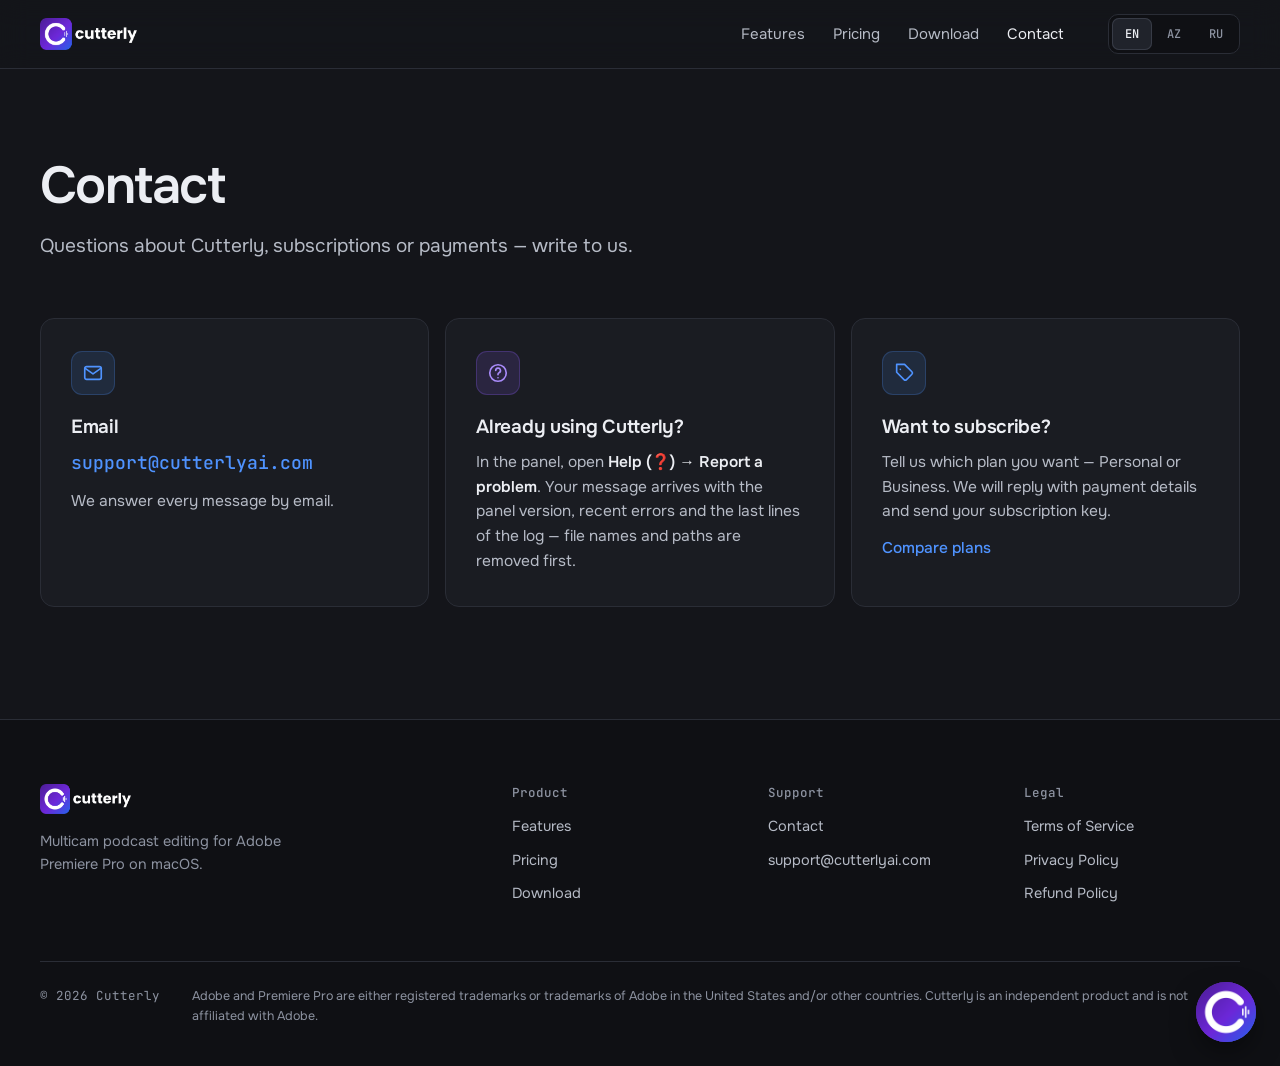
==== contact/index.html @ f30da754 "Chat widget from Claude Design: sales assistant in the bottom-right corner Asks api.cutterlyai.com/s" ====
<!doctype html>
<html lang="en">
<head>
<meta charset="utf-8">
<meta name="viewport" content="width=device-width, initial-scale=1">
<title data-i18n="ct.title">Contact — Cutterly</title>
<meta name="description" data-i18n-attr="content:ct.desc" content="Write to Cutterly about the panel, subscriptions or payments.">
<meta name="theme-color" content="#14151a">
<link rel="canonical" href="https://cutterlyai.com/contact/">
<link rel="icon" href="../favicon-32.png" type="image/png" sizes="32x32">
<link rel="apple-touch-icon" href="../apple-touch-icon.png">
<link rel="stylesheet" href="../assets/style.css">
<link rel="stylesheet" href="../assets/chat.css">
<script>document.documentElement.classList.add("js-i18n");setTimeout(function(){document.documentElement.classList.add("i18n-ready")},1200);</script>
</head>
<body class="site">

<header class="site-header">
  <div class="wrap header-row">
    <a class="brand" href="../">
      <img src="../assets/brand/cutterly-logo.png" alt="Cutterly" width="99" height="32">
    </a>
    <nav class="nav" aria-label="Main">
      <a href="../#features" data-i18n="nav.features">Features</a>
      <a href="../#pricing" data-i18n="nav.pricing">Pricing</a>
      <a href="../download/" data-i18n="nav.download">Download</a>
      <a href="./" aria-current="page" data-i18n="nav.contact">Contact</a>
    </nav>
    <div class="lang" role="group" aria-label="Language">
      <button type="button" data-lang="en" aria-pressed="true">EN</button>
      <button type="button" data-lang="az" aria-pressed="false">AZ</button>
      <button type="button" data-lang="ru" aria-pressed="false">RU</button>
    </div>
  </div>
</header>

<main>
  <section class="page-hero">
    <div class="wrap">
      <h1 data-i18n="ct.h1">Contact</h1>
      <p class="lead" data-i18n="ct.lead">Questions about Cutterly, subscriptions or payments — write to us.</p>
    </div>
  </section>

  <section class="page">
    <div class="wrap contact-grid">
      <article class="card">
        <div class="icon"><svg viewBox="0 0 24 24" fill="none" stroke="currentColor" stroke-width="1.8" stroke-linecap="round" stroke-linejoin="round" aria-hidden="true"><rect x="3" y="5" width="18" height="14" rx="2"/><path d="M3.5 7l8.5 6 8.5-6"/></svg></div>
        <h3 data-i18n="ct.email.h">Email</h3>
        <p><a class="email-big" data-site-href="mailto" href="#"><span data-site="supportEmail">support@cutterlyai.com</span></a></p>
        <p data-i18n="ct.email.p">We answer every message by email.</p>
      </article>
      <article class="card">
        <div class="icon violet"><svg viewBox="0 0 24 24" fill="none" stroke="currentColor" stroke-width="1.8" stroke-linecap="round" stroke-linejoin="round" aria-hidden="true"><circle cx="12" cy="12" r="9"/><path d="M9.5 9.3a2.6 2.6 0 1 1 3.6 2.4c-.7.3-1.1.9-1.1 1.6v.6"/><path d="M12 17.2h.01"/></svg></div>
        <h3 data-i18n="ct.panel.h">Already using Cutterly?</h3>
        <p data-i18n="ct.panel.p">In the panel, open <b>Help (❓) → Report a problem</b>. Your message arrives with the panel version, recent errors and the last lines of the log — file names and paths are removed first.</p>
      </article>
      <article class="card">
        <div class="icon"><svg viewBox="0 0 24 24" fill="none" stroke="currentColor" stroke-width="1.8" stroke-linecap="round" stroke-linejoin="round" aria-hidden="true"><path d="M20.6 10.6l-8-8H4v8.6l8 8a2 2 0 0 0 2.8 0l5.8-5.8a2 2 0 0 0 0-2.8z"/><path d="M8 8h.01"/></svg></div>
        <h3 data-i18n="ct.sub.h">Want to subscribe?</h3>
        <p data-i18n="ct.sub.p">Tell us which plan you want — Personal or Business. We will reply with payment details and send your subscription key.</p>
        <p><a href="../#pricing" data-i18n="ct.sub.link">Compare plans</a></p>
      </article>
    </div>
  </section>
</main>

<footer class="site-footer">
  <div class="wrap">
    <div class="foot-grid">
      <div>
        <a class="brand" href="../"><img src="../assets/brand/cutterly-logo.png" alt="Cutterly" width="99" height="32"></a>
        <p data-i18n="foot.tagline">Multicam podcast editing for Adobe Premiere Pro on macOS.</p>
      </div>
      <div>
        <p class="foot-title" data-i18n="foot.product">Product</p>
        <a href="../#features" data-i18n="nav.features">Features</a>
        <a href="../#pricing" data-i18n="nav.pricing">Pricing</a>
        <a href="../download/" data-i18n="nav.download">Download</a>
      </div>
      <div>
        <p class="foot-title" data-i18n="foot.support">Support</p>
        <a href="./" data-i18n="nav.contact">Contact</a>
        <a data-site-href="mailto" href="./"><span data-site="supportEmail">support@cutterlyai.com</span></a>
      </div>
      <div>
        <p class="foot-title" data-i18n="foot.legal">Legal</p>
        <a href="../terms/" data-i18n="foot.terms">Terms of Service</a>
        <a href="../privacy/" data-i18n="foot.privacy">Privacy Policy</a>
        <a href="../refund/" data-i18n="foot.refund">Refund Policy</a>
      </div>
    </div>
    <div class="foot-bottom">
      <span>© 2026 Cutterly</span>
      <span data-i18n="foot.adobe">Adobe and Premiere Pro are either registered trademarks or trademarks of Adobe in the United States and/or other countries. Cutterly is an independent product and is not affiliated with Adobe.</span>
    </div>
  </div>
</footer>

<script src="../assets/config.js?v=1.0.8"></script>
<script src="../assets/i18n.js?v=1.0.8"></script>
<script src="../assets/site.js?v=1.0.8"></script>
<script src="../assets/chat.js?v=1.0.8"></script>
</body>
</html>
---- assets/style.css ----
/* ==========================================================================
   Cutterly — cutterlyai.com
   One stylesheet, no build. Layout responds to the width of .site
   (container queries), so the same rules work on the live page and in
   fixed-width design frames.
     ≤ 1040px  tablet: hero stacks, grids go to 2 columns
     ≤  680px  phone: single column, nav moves to its own scrolling row
   Marker colours (red / green / orange) carry product meaning — use them
   only for "to delete / kept take / doubtful". Everything else is blue/violet.
   Never use text-transform: uppercase (Azerbaijani İ/ı).
   ========================================================================== */

/* ---------- Fonts (self-hosted, OFL) ---------- */
@font-face { font-family: "Onest"; font-style: normal; font-weight: 100 900; font-display: swap;
  src: url("fonts/onest-latin.woff2") format("woff2");
  unicode-range: U+0000-00FF, U+0131, U+0152-0153, U+02BB-02BC, U+02C6, U+02DA, U+02DC, U+0304, U+0308, U+0329, U+2000-206F, U+20AC, U+2122, U+2191, U+2193, U+2212, U+2215, U+FEFF, U+FFFD; }
@font-face { font-family: "Onest"; font-style: normal; font-weight: 100 900; font-display: swap;
  src: url("fonts/onest-latin-ext.woff2") format("woff2");
  unicode-range: U+0100-02BA, U+02BD-02C5, U+02C7-02CC, U+02CE-02D7, U+02DD-02FF, U+0304, U+0308, U+0329, U+1D00-1DBF, U+1E00-1E9F, U+1EF2-1EFF, U+2020, U+20A0-20AB, U+20AD-20C0, U+2113, U+2C60-2C7F, U+A720-A7FF; }
@font-face { font-family: "Onest"; font-style: normal; font-weight: 100 900; font-display: swap;
  src: url("fonts/onest-cyrillic.woff2") format("woff2");
  unicode-range: U+0301, U+0400-045F, U+0490-0491, U+04B0-04B1, U+2116; }
@font-face { font-family: "JetBrains Mono"; font-style: normal; font-weight: 100 800; font-display: swap;
  src: url("fonts/jetbrains-mono-latin.woff2") format("woff2");
  unicode-range: U+0000-00FF, U+0131, U+0152-0153, U+02BB-02BC, U+02C6, U+02DA, U+02DC, U+0304, U+0308, U+0329, U+2000-206F, U+20AC, U+2122, U+2191, U+2193, U+2212, U+2215, U+FEFF, U+FFFD; }
@font-face { font-family: "JetBrains Mono"; font-style: normal; font-weight: 100 800; font-display: swap;
  src: url("fonts/jetbrains-mono-latin-ext.woff2") format("woff2");
  unicode-range: U+0100-02BA, U+02BD-02C5, U+02C7-02CC, U+02CE-02D7, U+02DD-02FF, U+0304, U+0308, U+0329, U+1D00-1DBF, U+1E00-1E9F, U+1EF2-1EFF, U+2020, U+20A0-20AB, U+20AD-20C0, U+2113, U+2C60-2C7F, U+A720-A7FF; }
@font-face { font-family: "JetBrains Mono"; font-style: normal; font-weight: 100 800; font-display: swap;
  src: url("fonts/jetbrains-mono-cyrillic.woff2") format("woff2");
  unicode-range: U+0301, U+0400-045F, U+0490-0491, U+04B0-04B1, U+2116; }

/* ---------- Tokens ---------- */
:root {
  --bg: #14151a;          /* panel background */
  --bg-deep: #0f1014;     /* timeline, code */
  --surface: #1a1c22;
  --surface-2: #20232b;
  --line: #2a2d36;
  --line-2: #373b46;
  --text: #eceef3;
  --text-2: #b6bbc6;
  --muted: #8d93a1;

  --blue: #4f93ff;
  --blue-ink: #0a1122;    /* text on blue fills */
  --blue-soft: rgba(79, 147, 255, .12);
  --violet: #8b5cf6;
  --violet-text: #a98bfa;
  --violet-soft: rgba(139, 92, 246, .14);
  --slate: #5b6475;

  /* marker colours — product meaning only */
  --red: #f87171;
  --green: #34d399;
  --orange: #fbbf24;

  --font: "Onest", -apple-system, BlinkMacSystemFont, "Segoe UI", "Helvetica Neue", sans-serif;
  --mono: "JetBrains Mono", ui-monospace, "SF Mono", Menlo, monospace;

  --wrap: 1200px;
  --gutter: 40px;
  --radius: 14px;
  --radius-sm: 10px;
  --section: 112px;
}

/* ---------- Base ---------- */
*, *::before, *::after { box-sizing: border-box; }
html { -webkit-text-size-adjust: 100%; scroll-padding-top: 88px; }
body {
  margin: 0;
  background: var(--bg);
  color: var(--text);
  font-family: var(--font);
  font-size: 16px;
  line-height: 1.6;
  -webkit-font-smoothing: antialiased;
  -moz-osx-font-smoothing: grayscale;
  text-rendering: optimizeLegibility;
  overflow-wrap: break-word;
}
.site { container: site / inline-size; min-width: 0; background: var(--bg); color: var(--text); font-family: var(--font); }
img, svg { display: block; max-width: 100%; }
a { color: var(--blue); text-decoration: none; }
a:hover { text-decoration: underline; text-underline-offset: 3px; }
b, strong { font-weight: 600; color: var(--text); }
h1, h2, h3 { margin: 0; font-weight: 600; letter-spacing: -.02em; line-height: 1.12; text-wrap: balance; }
p { margin: 0; }
::selection { background: rgba(79, 147, 255, .35); }
:focus-visible { outline: 2px solid var(--blue); outline-offset: 3px; border-radius: 6px; }

/* Hide English until the chosen language is applied (no flash). */
.js-i18n:not(.i18n-ready) [data-i18n] { visibility: hidden; }

.wrap { width: 100%; max-width: calc(var(--wrap) + 2 * var(--gutter)); margin: 0 auto; padding: 0 var(--gutter); }
.muted { color: var(--muted); }

/* ---------- Header ---------- */
.site-header {
  position: sticky; top: 0; z-index: 20;
  background: rgba(20, 21, 26, .86);
  backdrop-filter: saturate(140%) blur(14px);
  -webkit-backdrop-filter: saturate(140%) blur(14px);
  border-bottom: 1px solid var(--line);
}
.header-row { display: flex; align-items: center; gap: 32px; min-height: 68px; }
.brand { display: inline-flex; align-items: center; flex: none; border-radius: 8px; }
.brand:hover { text-decoration: none; opacity: .9; }
.brand img { height: 32px; width: auto; }
.nav { display: flex; gap: 4px; margin-left: auto; min-width: 0; }
.nav a { color: var(--text-2); font-size: 15px; padding: 8px 12px; border-radius: 8px; white-space: nowrap; }
.nav a:hover { color: var(--text); background: var(--surface-2); text-decoration: none; }
.nav a[aria-current="page"] { color: var(--text); }
.lang { display: flex; padding: 3px; gap: 2px; border: 1px solid var(--line); border-radius: 10px; background: var(--bg-deep); flex: none; }
.lang button {
  font: 500 12px/1 var(--mono); letter-spacing: .02em;
  color: var(--muted); background: none; border: 0; border-radius: 7px;
  min-width: 40px; min-height: 32px; padding: 0 8px; cursor: pointer;
}
.lang button:hover { color: var(--text); }
.lang button[aria-pressed="true"] { background: var(--surface-2); color: var(--text); box-shadow: inset 0 0 0 1px var(--line-2); }

/* ---------- Buttons ---------- */
.actions { display: flex; flex-wrap: wrap; gap: 12px; }
.btn {
  display: inline-flex; align-items: center; justify-content: center; gap: 10px;
  min-height: 46px; padding: 11px 20px; border-radius: 10px;
  font: 600 15px/1.25 var(--font); letter-spacing: -.005em; text-align: center;
  border: 1px solid transparent; cursor: pointer; max-width: 100%;
  transition: background-color .15s, border-color .15s, color .15s;
}
.btn:hover { text-decoration: none; }
.btn svg { width: 18px; height: 18px; flex: none; }
.btn-lg { min-height: 52px; padding: 13px 24px; font-size: 16px; }
.btn-primary { background: var(--blue); color: var(--blue-ink); }
.btn-primary:hover { background: #6aa4ff; }
.btn-secondary { background: transparent; color: var(--text); border-color: var(--line-2); }
.btn-secondary:hover { background: var(--surface-2); border-color: #454a57; }

/* ---------- Shared bits ---------- */
.eyebrow {
  display: inline-flex; align-items: center; gap: 10px;
  font: 500 13px/1.4 var(--mono); color: var(--text-2); letter-spacing: 0;
  padding: 6px 12px 6px 10px; border: 1px solid var(--line); border-radius: 999px; background: var(--surface);
}
.eyebrow::before { content: ""; width: 7px; height: 7px; border-radius: 2px; background: var(--blue); box-shadow: 10px 0 0 var(--violet); margin-right: 10px; flex: none; }
.lead { font-size: 19px; line-height: 1.6; color: var(--text-2); }
.card { background: var(--surface); border: 1px solid var(--line); border-radius: var(--radius); padding: 28px; min-width: 0; }
.card h3 { font-size: 19px; letter-spacing: -.015em; margin-bottom: 10px; }
.card p { color: var(--text-2); font-size: 15.5px; line-height: 1.6; }
.icon {
  width: 44px; height: 44px; border-radius: 11px; display: grid; place-items: center; margin-bottom: 22px;
  color: var(--blue); background: var(--blue-soft); box-shadow: inset 0 0 0 1px rgba(79, 147, 255, .22);
}
.icon svg { width: 22px; height: 22px; }
.icon.violet { color: var(--violet-text); background: var(--violet-soft); box-shadow: inset 0 0 0 1px rgba(139, 92, 246, .26); }

/* Timeline ruler: the thin tick strip that opens every section. */
.section { padding: calc(var(--section) * .75) 0 0; position: relative; }
.section::before {
  content: ""; display: block; height: 10px; max-width: calc(var(--wrap)); margin: 0 auto calc(var(--section) * .7);
  width: calc(100% - 2 * var(--gutter));
  background:
    repeating-linear-gradient(90deg, var(--line-2) 0 1px, transparent 1px 100px) top left / 100% 10px no-repeat,
    repeating-linear-gradient(90deg, var(--line) 0 1px, transparent 1px 10px) bottom left / 100% 5px no-repeat;
}
.section-head { max-width: 720px; margin-bottom: 48px; }
.section-head h2 { font-size: 44px; }
.section-head p { margin-top: 16px; font-size: 18px; color: var(--text-2); }

/* ---------- Hero ---------- */
.hero { padding: 88px 0 16px; overflow: hidden; }
.hero-grid { display: grid; grid-template-columns: minmax(0, 5fr) minmax(0, 7fr); gap: 56px; align-items: center; }
.hero h1 { font-size: 58px; line-height: 1.04; letter-spacing: -.035em; margin: 24px 0 24px; }
.hero .lead { max-width: 560px; }
.hero .actions { margin-top: 36px; }
.meta-line { margin-top: 28px; font: 400 13px/1.6 var(--mono); color: var(--muted); }

.hero-visual {
  margin: 0; border-radius: 16px; overflow: hidden;
  background: var(--bg-deep); border: 1px solid var(--line-2);
  box-shadow: 0 40px 80px -30px rgba(0, 0, 0, .7), 0 0 0 1px rgba(255, 255, 255, .02) inset;
}
.tl-top { display: flex; align-items: stretch; gap: 0; border-bottom: 1px solid var(--line); background: var(--surface); font: 500 12px/1 var(--mono); }
.tl-top span { padding: 13px 16px; color: var(--muted); border-right: 1px solid var(--line); white-space: nowrap; }
.tl-top .is-active { color: var(--text); background: var(--bg-deep); box-shadow: inset 0 2px 0 var(--blue); }
.hero-visual svg { width: 100%; height: auto; }
.legend { display: flex; flex-wrap: wrap; gap: 10px 22px; padding: 14px 18px; border-top: 1px solid var(--line); background: var(--surface); font-size: 13px; color: var(--text-2); }
.legend > span { display: inline-flex; align-items: center; gap: 8px; }
.legend i { width: 18px; height: 6px; border-radius: 2px; flex: none; }

/* timeline drawing (hero SVG) */
.tl-bg { fill: var(--bg-deep); }
.tl-tick { stroke: #3a3f4b; stroke-width: 1; fill: none; }
.tl-time { fill: #6f7686; font: 500 8.5px var(--mono); }
.tl-row { fill: #16181e; }
.tl-label { fill: #7c8394; font: 600 9px var(--mono); }
.tl-label-icon { fill: none; stroke: #7c8394; stroke-width: 1.2; stroke-linecap: round; }
.tl-s1 { fill: var(--blue); opacity: .55; }
.tl-s2 { fill: var(--violet); opacity: .6; }
.tl-sw { fill: var(--slate); opacity: .8; }
.tl-v1 { fill: #3b73d1; stroke: #6aa4ff; stroke-width: 1; }
.tl-v2 { fill: #6a45c4; stroke: #a07cfb; stroke-width: 1; }
.tl-v3 { fill: #3c4352; stroke: #6b7486; stroke-width: 1; }
.tl-a1 { stroke: #78a9ff; stroke-width: 1.6; stroke-linecap: round; fill: none; }
.tl-a2 { stroke: #ae95fb; stroke-width: 1.6; stroke-linecap: round; fill: none; }
.tl-quiet { stroke: #3a3f4b; stroke-width: 1.6; stroke-linecap: round; fill: none; }
.tl-cut { stroke: none; }
.tl-hatch-bg { fill: rgba(248, 113, 113, .10); }
.tl-hatch-line { stroke: rgba(248, 113, 113, .45); stroke-width: 1.5; }
.tl-cut-edge { stroke: var(--red); stroke-width: 1.4; fill: none; }
.tl-m-red { fill: var(--red); }
.tl-m-green { fill: var(--green); }
.tl-m-orange { fill: var(--orange); }
.tl-head-line { stroke: #e9ecf2; stroke-width: 1.2; fill: none; }
.tl-head-cap { fill: #e9ecf2; }
.tl-head { animation: tl-play 18s linear infinite; }
@keyframes tl-play { from { transform: translateX(-324px); } to { transform: translateX(256px); } }
@media (prefers-reduced-motion: reduce) { .tl-head { animation: none; } }

/* ---------- Features ---------- */
.grid { display: grid; grid-template-columns: repeat(3, minmax(0, 1fr)); gap: 16px; }
.grid .card { padding: 30px 28px 32px; }

/* ---------- "Nothing is cut behind your back" ---------- */
.split { display: grid; grid-template-columns: minmax(0, 5fr) minmax(0, 7fr); gap: 64px; align-items: start; }
.split .section-head h2 { font-size: 44px; }
.checks { list-style: none; margin: 0; padding: 0; border: 1px solid var(--line); border-radius: var(--radius); background: var(--surface); }
.checks li { display: grid; grid-template-columns: 44px minmax(0, 1fr); gap: 18px; align-items: start; padding: 24px 26px; font-size: 16px; color: var(--text-2); line-height: 1.6; }
.checks li + li { border-top: 1px solid var(--line); }
.dot { width: 44px; height: 30px; border-radius: 8px; background: var(--bg-deep); border: 1px solid var(--line); position: relative; margin-top: -2px; }
.dot::before { content: ""; position: absolute; left: 9px; right: 9px; top: 50%; height: 6px; margin-top: -3px; border-radius: 2px; }
.dot.blue::before { background: var(--blue); }
.dot.violet::before { background: var(--violet); }
/* the marker row shows all three product markers */
.dot.markers::before { left: 7px; right: 7px; background: linear-gradient(90deg, var(--red) 0 30%, transparent 30% 35%, var(--green) 35% 65%, transparent 65% 70%, var(--orange) 70%); }
/* review mode: cut and coloured, nothing deleted yet */
.dot.review::before { left: 9px; right: 9px; background: repeating-linear-gradient(90deg, var(--text-2) 0 3px, transparent 3px 6px); height: 6px; opacity: .8; }

/* ---------- Steps ---------- */
.steps { list-style: none; margin: 0; padding: 0; display: grid; grid-template-columns: repeat(3, minmax(0, 1fr)); gap: 16px; counter-reset: step; }
.steps li { counter-increment: step; position: relative; padding-top: 76px; }
.steps li::before {
  content: "0" counter(step); position: absolute; top: 28px; left: 28px;
  font: 500 13px/1 var(--mono); color: var(--blue); padding: 6px 8px; border-radius: 6px; background: var(--blue-soft);
}
.steps li::after { content: ""; position: absolute; top: 40px; left: 76px; right: 28px; height: 1px; background: repeating-linear-gradient(90deg, var(--line-2) 0 4px, transparent 4px 8px); }
.steps h3 { font-size: 21px; }
.steps li:nth-child(n+2) h3 { font-family: var(--mono); font-weight: 500; font-size: 17px; letter-spacing: -.01em; display: inline-block; padding: 7px 12px; border-radius: 8px; background: var(--surface-2); border: 1px solid var(--line-2); margin-bottom: 14px; }

/* ---------- Privacy band ---------- */
.band {
  display: grid; grid-template-columns: 56px minmax(0, 1fr); gap: 28px; align-items: start;
  padding: 40px 44px; border-radius: 18px; border: 1px solid rgba(79, 147, 255, .22);
  background: linear-gradient(180deg, rgba(79, 147, 255, .07), rgba(79, 147, 255, .02)), var(--surface);
}
.band .icon { width: 56px; height: 56px; margin: 0; border-radius: 14px; }
.band .icon svg { width: 28px; height: 28px; }
.band h2 { font-size: 30px; margin-bottom: 12px; }
.band p { color: var(--text-2); font-size: 17px; max-width: 820px; }
.band a { display: inline-block; margin-top: 16px; font-weight: 500; }

/* ---------- Pricing ---------- */
.plans { display: grid; grid-template-columns: repeat(2, minmax(0, 1fr)); gap: 16px; }
.plan { display: flex; flex-direction: column; padding: 32px; }
.plan .plan-name { font: 500 14px/1 var(--mono); color: var(--text-2); display: inline-flex; align-items: center; gap: 10px; }
.plan-name::before { content: ""; width: 8px; height: 8px; border-radius: 2px; background: var(--blue); }
.plan + .plan .plan-name::before { background: var(--violet); }
.plan .price { color: var(--text); margin-top: 22px; display: flex; align-items: baseline; flex-wrap: wrap; gap: 4px 10px; font-size: 60px; font-weight: 600; letter-spacing: -.04em; line-height: 1; font-variant-numeric: tabular-nums; }
.plan .price small { font-size: 16px; font-weight: 400; letter-spacing: 0; color: var(--muted); }
.plan .plan-hours { margin-top: 16px; font-size: 16px; color: var(--text-2); }
.plan-hours b { font-variant-numeric: tabular-nums; }
.plan-facts { list-style: none; margin: 24px 0 28px; padding: 0; border-top: 1px solid var(--line); }
.plan-facts li { display: flex; justify-content: space-between; gap: 16px; padding: 13px 0; border-bottom: 1px solid var(--line); font-size: 15px; color: var(--text-2); }
.plan-facts b { font: 500 14px/1.6 var(--mono); white-space: nowrap; }
.plan .btn { margin-top: auto; width: 100%; }
.notes { list-style: none; margin: 32px 0 0; padding: 0; display: grid; grid-template-columns: repeat(2, minmax(0, 1fr)); gap: 12px 48px; }
.notes li { position: relative; padding-left: 20px; font-size: 14.5px; color: var(--muted); line-height: 1.6; }
.notes li::before { content: ""; position: absolute; left: 0; top: .72em; width: 8px; height: 1px; background: var(--line-2); }

/* ---------- Requirements + FAQ ---------- */
.two { display: grid; grid-template-columns: minmax(0, 5fr) minmax(0, 7fr); gap: 64px; align-items: start; }
.two h2 { font-size: 32px; margin-bottom: 24px; }
.req { list-style: none; margin: 0; padding: 0; display: grid; gap: 10px; }
.req li { display: flex; gap: 14px; align-items: flex-start; padding: 16px 18px; border-radius: var(--radius-sm); background: var(--surface); border: 1px solid var(--line); font-size: 15.5px; color: var(--text-2); }
.req svg { width: 20px; height: 20px; color: var(--blue); flex: none; margin-top: 2px; }
.faq details { border-bottom: 1px solid var(--line); }
.faq details:first-of-type { border-top: 1px solid var(--line); }
.faq summary { list-style: none; cursor: pointer; display: flex; justify-content: space-between; align-items: center; gap: 20px; padding: 20px 2px; font-size: 17px; font-weight: 500; }
.faq summary::-webkit-details-marker { display: none; }
.faq summary::after { content: "+"; font: 400 20px/1 var(--mono); color: var(--muted); flex: none; width: 28px; height: 28px; display: grid; place-items: center; border-radius: 8px; border: 1px solid var(--line); }
.faq details[open] summary::after { content: "–"; color: var(--blue); border-color: rgba(79, 147, 255, .35); }
.faq details p { padding: 0 48px 22px 2px; color: var(--text-2); font-size: 15.5px; }

/* ---------- Final call ---------- */
.cta { padding-bottom: var(--section); text-align: center; }
.cta .wrap > * { max-width: 760px; margin-left: auto; margin-right: auto; }
.cta h2 { font-size: 48px; }
.cta p { margin-top: 16px; font-size: 18px; color: var(--text-2); }
.cta .actions { justify-content: center; margin-top: 32px; }

/* ---------- Footer ---------- */
.site-footer { border-top: 1px solid var(--line); background: var(--bg-deep); padding: 64px 0 40px; font-size: 14.5px; }
.foot-grid { display: grid; grid-template-columns: minmax(0, 2fr) repeat(3, minmax(0, 1fr)); gap: 40px; }
.foot-grid > div { display: flex; flex-direction: column; gap: 10px; align-items: flex-start; min-width: 0; }
.foot-grid p { color: var(--muted); max-width: 300px; }
.foot-grid a { color: var(--text-2); }
.foot-grid a:hover { color: var(--text); }
.foot-grid .brand { margin-bottom: 6px; }
.foot-grid .brand img { height: 30px; }
.foot-title { font: 500 12.5px/1.4 var(--mono); color: var(--muted); margin-bottom: 4px; }
.foot-bottom { margin-top: 56px; padding-top: 24px; border-top: 1px solid var(--line); display: grid; grid-template-columns: auto minmax(0, 1fr); gap: 32px; color: var(--muted); font-size: 12.5px; line-height: 1.6; }
.foot-bottom span:first-child { font-family: var(--mono); white-space: nowrap; }

/* ---------- Inner pages ---------- */
.page-hero { padding: 88px 0 40px; }
.page-hero h1 { font-size: 52px; letter-spacing: -.03em; }
.page-hero .lead { margin-top: 16px; max-width: 640px; }
.page { padding: 16px 0 var(--section); }
.page h2 { font-size: 28px; margin: 72px 0 24px; }
.text { color: var(--text-2); font-size: 16.5px; max-width: 760px; }

/* Download */
.download-card {
  display: flex; align-items: center; justify-content: space-between; gap: 24px 40px; flex-wrap: wrap;
  padding: 32px 36px; border-radius: 18px;
  background: linear-gradient(180deg, rgba(79, 147, 255, .08), rgba(79, 147, 255, 0) 70%), var(--surface);
  border-color: rgba(79, 147, 255, .25);
}
.dl-meta { display: flex; flex-direction: column; gap: 8px; min-width: 0; }
.dl-meta b { font: 500 16px/1.4 var(--mono); }
.dl-meta a { font-size: 15px; }
.callout {
  display: flex; gap: 14px; align-items: flex-start; margin-top: 16px; padding: 18px 22px; border-radius: var(--radius-sm);
  background: var(--surface); border: 1px solid var(--line-2); color: var(--text); font-size: 15.5px;
}
.callout svg { width: 22px; height: 22px; color: var(--blue); flex: none; margin-top: 1px; }
.numbered { list-style: none; margin: 0; padding: 0; counter-reset: n; }
.numbered li { counter-increment: n; position: relative; }
.numbered li::before { content: counter(n); font: 500 13px/1 var(--mono); color: var(--blue); background: var(--blue-soft); border-radius: 7px; display: grid; place-items: center; }
/* the 4 install steps: a row of step cards */
.page > .wrap > .numbered { display: grid; grid-template-columns: repeat(4, minmax(0, 1fr)); gap: 16px; }
.page > .wrap > .numbered li { background: var(--surface); border: 1px solid var(--line); border-radius: var(--radius); padding: 24px 24px 28px; color: var(--text-2); font-size: 15.5px; }
.page > .wrap > .numbered li::before { width: 32px; height: 32px; margin-bottom: 18px; font-size: 14px; }
/* steps inside a card: compact list */
.card .numbered { display: grid; gap: 14px; }
.card .numbered li { display: grid; grid-template-columns: 26px minmax(0, 1fr); gap: 14px; color: var(--text-2); font-size: 15.5px; }
.card .numbered li::before { width: 26px; height: 26px; font-size: 12px; margin-top: 1px; }
.ways { display: grid; grid-template-columns: repeat(2, minmax(0, 1fr)); gap: 16px; margin-top: 28px; }
.ways h3 { margin-bottom: 20px; }
.ways .muted { font-size: 15px; margin-bottom: 16px; color: var(--text-2); }
.code {
  display: flex; align-items: stretch; gap: 0; border-radius: var(--radius-sm); overflow: hidden;
  background: var(--bg-deep); border: 1px solid var(--line-2);
}
.code code { flex: 1; min-width: 0; padding: 16px 18px; font: 400 13.5px/1.65 var(--mono); color: #d7dbe4; overflow-wrap: anywhere; white-space: pre-wrap; }
.code code::before { content: "$ "; color: var(--muted); }
.copy {
  flex: none; min-width: 84px; padding: 0 16px; border: 0; border-left: 1px solid var(--line-2);
  background: var(--surface-2); color: var(--text); font: 600 14px/1 var(--font); cursor: pointer;
}
.copy:hover { background: #2a2e38; }
.text + .code { margin-top: 16px; }

/* Contact */
.contact-grid { display: grid; grid-template-columns: repeat(3, minmax(0, 1fr)); gap: 16px; }
.contact-grid .card { display: flex; flex-direction: column; gap: 12px; padding: 32px 30px; }
.contact-grid .card h3 { margin: 0; }
.contact-grid .icon { margin-bottom: 10px; }
.email-big { font: 500 18px/1.4 var(--mono); overflow-wrap: anywhere; }
.contact-grid .card p:last-child a { font-weight: 500; }

/* ---------- Legal ---------- */
.legal { display: grid; grid-template-columns: 240px minmax(0, 1fr); gap: 72px; align-items: start; }
.toc { position: sticky; top: 100px; display: flex; flex-direction: column; gap: 2px; padding-top: 8px; font-size: 14px; border-left: 1px solid var(--line); }
.toc a { color: var(--muted); padding: 6px 0 6px 16px; margin-left: -1px; border-left: 1px solid transparent; line-height: 1.4; }
.toc a:hover { color: var(--text); border-left-color: var(--line-2); text-decoration: none; }
.prose { max-width: 760px; color: var(--text-2); font-size: 16.5px; line-height: 1.75; }
.prose h1 { font-size: 48px; color: var(--text); letter-spacing: -.03em; line-height: 1.08; }
.prose .updated { margin: 16px 0 40px; font: 400 13px/1.5 var(--mono); color: var(--muted); padding-bottom: 32px; border-bottom: 1px solid var(--line); }
.prose h2 { font-size: 24px; color: var(--text); margin: 56px 0 16px; letter-spacing: -.015em; scroll-margin-top: 96px; }
.prose p + p { margin-top: 16px; }
.prose ul { margin: 16px 0 0; padding: 0; list-style: none; }
.prose ul li { position: relative; padding-left: 22px; }
.prose ul li + li { margin-top: 10px; }
.prose ul li::before { content: ""; position: absolute; left: 2px; top: .8em; width: 7px; height: 7px; border-radius: 2px; background: var(--line-2); }
.prose ul + p, .prose p + ul { margin-top: 16px; }
.prose a { text-decoration: underline; text-decoration-color: rgba(79, 147, 255, .4); text-underline-offset: 3px; }
.lang-note { margin-bottom: 32px; padding: 14px 18px; border-radius: var(--radius-sm); background: var(--blue-soft); border: 1px solid rgba(79, 147, 255, .25); color: var(--text); font-size: 15px; }
.lang-note[hidden] { display: none; }
.table-wrap { margin-top: 20px; border: 1px solid var(--line); border-radius: var(--radius-sm); overflow-x: auto; }
.prose table { width: 100%; border-collapse: collapse; font-size: 15px; line-height: 1.55; }
.prose th { text-align: left; font: 500 12.5px/1.4 var(--mono); color: var(--muted); background: var(--surface); padding: 12px 18px; border-bottom: 1px solid var(--line); }
.prose td { padding: 14px 18px; vertical-align: top; border-top: 1px solid var(--line); }
.prose tr:nth-child(2) td { border-top: 0; }
.prose td:first-child { color: var(--text); font-weight: 500; width: 38%; }

/* ---------- 404 ---------- */
.notfound { min-height: 100vh; display: grid; place-content: center; gap: 16px; text-align: center; padding: 40px 16px; }
.notfound h1 { font: 500 88px/1 var(--mono); letter-spacing: -.04em; }
.notfound p { color: var(--text-2); }

/* ==========================================================================
   Tablet
   ========================================================================== */
@container site (max-width: 1040px) {
  .site > * { --gutter: 32px; --section: 88px; }
  .hero-grid { grid-template-columns: minmax(0, 1fr); gap: 48px; }
  .hero h1 { font-size: 52px; }
  .grid { grid-template-columns: repeat(2, minmax(0, 1fr)); }
  .split, .two { grid-template-columns: minmax(0, 1fr); gap: 40px; }
  .steps { grid-template-columns: minmax(0, 1fr); }
  .foot-grid { grid-template-columns: repeat(3, minmax(0, 1fr)); }
  .foot-grid > div:first-child { grid-column: 1 / -1; }
  .page > .wrap > .numbered { grid-template-columns: repeat(2, minmax(0, 1fr)); }
  .contact-grid { grid-template-columns: minmax(0, 1fr); }
  .legal { grid-template-columns: minmax(0, 1fr); }
  .toc { display: none; }
}

/* ==========================================================================
   Phone (tested down to 360px)
   ========================================================================== */
@container site (max-width: 680px) {
  .site > * { --gutter: 20px; --section: 72px; }
  .section-head { margin-bottom: 32px; }
  .section-head h2, .split .section-head h2 { font-size: 32px; }
  .section-head p { font-size: 17px; }

  .header-row { flex-wrap: wrap; gap: 0 12px; min-height: 0; padding-top: 12px; }
  .brand img { height: 28px; }
  .lang { margin-left: auto; }
  .nav {
    order: 3; width: calc(100% + 2 * var(--gutter)); margin: 10px calc(-1 * var(--gutter)) 0; padding: 0 calc(var(--gutter) - 12px) 8px;
    overflow-x: auto; scrollbar-width: none; gap: 0;
  }
  .nav::-webkit-scrollbar { display: none; }
  .nav a { font-size: 14.5px; padding: 8px 12px; }

  .hero { padding: 40px 0 8px; }
  .hero h1 { font-size: 36px; line-height: 1.08; margin: 20px 0 18px; }
  .lead { font-size: 17px; }
  .hero .actions { margin-top: 28px; }
  .actions .btn { width: 100%; }
  .meta-line { font-size: 12px; }
  .hero-visual { margin: 0 calc(-1 * var(--gutter)); border-radius: 0; border-left: 0; border-right: 0; }
  .tl-top { overflow: hidden; }
  .hero-visual { overflow: hidden; }
  .hero-visual svg { width: 520px; max-width: none; margin-left: -130px; }
  .legend { gap: 8px 16px; font-size: 12.5px; }

  .grid { grid-template-columns: minmax(0, 1fr); gap: 12px; }
  .card { padding: 24px 22px; }
  .grid .card { padding: 24px 22px 26px; }
  .icon { margin-bottom: 18px; }
  .checks li { grid-template-columns: minmax(0, 1fr); gap: 14px; padding: 22px 20px; font-size: 15.5px; }
  .steps li { padding-top: 68px; }
  .steps li::before { top: 24px; left: 22px; }
  .steps li::after { top: 36px; left: 70px; right: 22px; }

  .band { grid-template-columns: minmax(0, 1fr); gap: 20px; padding: 28px 22px; }
  .band h2 { font-size: 24px; }
  .band p { font-size: 16px; }

  .plans { grid-template-columns: minmax(0, 1fr); gap: 12px; }
  .plan { padding: 26px 22px; }
  .plan .price { font-size: 52px; }
  .notes { grid-template-columns: minmax(0, 1fr); gap: 10px; }

  .two h2 { font-size: 26px; }
  .faq summary { font-size: 16px; padding: 18px 0; }
  .faq details p { padding-right: 0; }

  .cta h2 { font-size: 32px; }
  .cta p { font-size: 17px; }

  .site-footer { padding: 48px 0 32px; }
  .foot-grid { grid-template-columns: repeat(2, minmax(0, 1fr)); gap: 32px 20px; }
  .foot-bottom { grid-template-columns: minmax(0, 1fr); gap: 12px; margin-top: 40px; }

  .page-hero { padding: 48px 0 28px; }
  .page-hero h1 { font-size: 36px; }
  .page h2 { font-size: 24px; margin: 56px 0 20px; }
  .download-card { padding: 24px 22px; }
  .download-card .btn { width: 100%; }
  .callout { padding: 16px 18px; font-size: 15px; }
  .page > .wrap > .numbered { grid-template-columns: minmax(0, 1fr); gap: 10px; }
  .page > .wrap > .numbered li { display: grid; grid-template-columns: 32px minmax(0, 1fr); gap: 14px; padding: 18px 20px; }
  .page > .wrap > .numbered li::before { margin: 0; }
  .ways { grid-template-columns: minmax(0, 1fr); gap: 12px; }
  .code { flex-direction: column; }
  .copy { border-left: 0; border-top: 1px solid var(--line-2); min-height: 46px; }
  .contact-grid .card { padding: 26px 22px; }

  .prose { font-size: 16px; line-height: 1.7; }
  .prose h1 { font-size: 34px; }
  .prose h2 { font-size: 21px; margin-top: 44px; }
  .prose .updated { margin: 12px 0 28px; padding-bottom: 24px; }
  .prose th, .prose td { padding: 12px 14px; }
  .prose td:first-child { width: 42%; }
}
---- assets/chat.css ----
/* ==========================================================================
   Cutterly chat widget — sits on top of style.css (uses its tokens).
   Markup is built by chat.js; this file only styles it.
   Desktop: 60px launcher bottom-right, 384px panel above it.
   Phone (≤ 520px wide): the open panel fills the screen.
   ========================================================================== */

.cw { position: fixed; right: 24px; bottom: 24px; z-index: 60; font-family: var(--font); color: var(--text); }
.cw *, .cw *::before, .cw *::after { box-sizing: border-box; }
.cw [hidden] { display: none !important; }
.cw-sr { position: absolute; width: 1px; height: 1px; margin: -1px; padding: 0; overflow: hidden; clip: rect(0 0 0 0); white-space: nowrap; border: 0; }

/* ---------- Launcher ---------- */
.cw-launcher {
  position: relative; display: grid; place-items: center; width: 60px; height: 60px; margin-left: auto;
  padding: 0; border: 0; border-radius: 50%; cursor: pointer; overflow: hidden;
  background: linear-gradient(135deg, #4c1d95 0%, #6d28d9 55%, #2563eb 100%);
  box-shadow: 0 12px 32px -8px rgba(0, 0, 0, .7), 0 0 0 1px rgba(255, 255, 255, .08) inset;
  transition: transform .18s ease, box-shadow .18s ease;
}
.cw-launcher:hover { transform: translateY(-2px); box-shadow: 0 16px 36px -8px rgba(0, 0, 0, .75), 0 0 0 1px rgba(255, 255, 255, .14) inset; }
.cw-launcher:focus-visible { outline: 2px solid var(--blue); outline-offset: 4px; }
.cw-launcher img { width: 100%; height: 100%; display: block; }
.cw-launcher .cw-x { position: absolute; inset: 0; display: grid; place-items: center; background: #20232b; color: var(--text); }
.cw-launcher .cw-x svg { width: 22px; height: 22px; }
.cw[data-open="true"] .cw-launcher { box-shadow: 0 8px 24px -8px rgba(0, 0, 0, .6), 0 0 0 1px var(--line-2) inset; }

/* ---------- Panel ---------- */
.cw-panel {
  position: absolute; right: 0; bottom: 76px; width: 384px; height: min(640px, calc(100vh - 124px));
  display: flex; flex-direction: column; overflow: hidden;
  background: var(--bg); border: 1px solid var(--line-2); border-radius: 18px;
  box-shadow: 0 32px 64px -16px rgba(0, 0, 0, .8), 0 0 0 1px rgba(255, 255, 255, .02) inset;
  transform-origin: bottom right; animation: cw-in .2s ease-out;
}
@keyframes cw-in { from { opacity: 0; transform: translateY(8px) scale(.98); } to { opacity: 1; transform: none; } }

.cw-head { display: flex; align-items: center; gap: 12px; padding: 14px 12px 14px 16px; border-bottom: 1px solid var(--line); background: var(--surface); flex: none; }
.cw-avatar { width: 36px; height: 36px; border-radius: 10px; flex: none; display: block; }
.cw-title { display: flex; flex-direction: column; min-width: 0; flex: 1; gap: 2px; }
.cw-title b { font-size: 15.5px; font-weight: 600; letter-spacing: -.01em; line-height: 1.25; }
.cw-status { display: inline-flex; align-items: center; gap: 7px; font-size: 12.5px; color: var(--text-2); line-height: 1.3; }
/* online dot: blue, not green — green means "kept take" in the product */
.cw-status i { width: 8px; height: 8px; border-radius: 50%; background: var(--blue); box-shadow: 0 0 0 3px rgba(79, 147, 255, .2); animation: cw-pulse 2.4s ease-in-out infinite; flex: none; }
@keyframes cw-pulse { 50% { box-shadow: 0 0 0 5px rgba(79, 147, 255, .06); } }
.cw-close { width: 40px; height: 40px; display: grid; place-items: center; flex: none; border: 0; border-radius: 10px; background: none; color: var(--text-2); cursor: pointer; }
.cw-close:hover { background: var(--surface-2); color: var(--text); }
.cw-close svg { width: 20px; height: 20px; }

/* ---------- Log ---------- */
.cw-log { flex: 1; min-height: 0; overflow-y: auto; overscroll-behavior: contain; padding: 18px 16px 8px; display: flex; flex-direction: column; gap: 14px; scrollbar-width: thin; scrollbar-color: var(--line-2) transparent; }
.cw-msg { display: flex; flex-direction: column; gap: 6px; max-width: 88%; }
.cw-msg--ai { align-self: flex-start; }
.cw-msg--me { align-self: flex-end; align-items: flex-end; }
.cw-who { font: 500 11.5px/1.3 var(--mono); color: var(--muted); padding-left: 2px; }
.cw-bubble { padding: 11px 14px; border-radius: 16px; font-size: 14.5px; line-height: 1.55; white-space: pre-line; overflow-wrap: anywhere; }
.cw-msg--ai .cw-bubble { background: var(--surface-2); border: 1px solid var(--line); border-top-left-radius: 6px; color: var(--text); }
.cw-msg--me .cw-bubble { background: var(--blue); color: var(--blue-ink); border-bottom-right-radius: 6px; font-weight: 500; }

/* quick questions (first open only) */
.cw-chips { display: flex; flex-wrap: wrap; gap: 8px; padding-left: 2px; }
.cw-chip {
  min-height: 38px; padding: 8px 14px; border-radius: 999px; cursor: pointer; text-align: left;
  font: 500 13.5px/1.3 var(--font); color: var(--text); background: transparent; border: 1px solid var(--line-2);
  transition: background-color .15s, border-color .15s;
}
.cw-chip:hover { background: var(--surface-2); border-color: rgba(79, 147, 255, .5); }

/* actions under an answer */
.cw-cta { display: flex; flex-wrap: wrap; gap: 8px; margin-top: 2px; }
.cw-btn {
  display: inline-flex; align-items: center; justify-content: center; gap: 8px; min-height: 38px; padding: 8px 14px;
  border-radius: 10px; font: 600 13.5px/1.25 var(--font); text-align: center; cursor: pointer;
  border: 1px solid var(--line-2); background: transparent; color: var(--text);
}
.cw-btn:hover { background: var(--surface-2); text-decoration: none; }
.cw-btn svg { width: 16px; height: 16px; flex: none; }
.cw-btn--primary { background: var(--blue); border-color: var(--blue); color: var(--blue-ink); }
.cw-btn--primary:hover { background: #6aa4ff; border-color: #6aa4ff; }

/* typing indicator */
.cw-typing { display: inline-flex; align-items: center; gap: 10px; align-self: flex-start; padding: 10px 14px; border-radius: 16px; border-top-left-radius: 6px; background: var(--surface-2); border: 1px solid var(--line); font-size: 13px; color: var(--text-2); }
.cw-dots { display: inline-flex; gap: 4px; }
.cw-dots i { width: 6px; height: 6px; border-radius: 50%; background: var(--text-2); animation: cw-dot 1.2s ease-in-out infinite; }
.cw-dots i:nth-child(2) { animation-delay: .15s; }
.cw-dots i:nth-child(3) { animation-delay: .3s; }
@keyframes cw-dot { 0%, 60%, 100% { transform: translateY(0); opacity: .45; } 30% { transform: translateY(-4px); opacity: 1; } }

/* ---------- Composer ---------- */
.cw-compose { display: flex; align-items: flex-end; gap: 8px; margin: 8px 12px 0; padding: 6px 6px 6px 14px; border-radius: 14px; background: var(--surface); border: 1px solid var(--line-2); flex: none; }
.cw-compose:focus-within { border-color: rgba(79, 147, 255, .6); box-shadow: 0 0 0 3px rgba(79, 147, 255, .15); }
.cw-input { flex: 1; min-width: 0; min-height: 40px; max-height: 120px; padding: 9px 0; border: 0; outline: 0; resize: none; background: transparent; color: var(--text); font: 400 15px/1.45 var(--font); }
.cw-input::placeholder { color: var(--muted); }
.cw-send { width: 40px; height: 40px; flex: none; display: grid; place-items: center; border: 0; border-radius: 10px; background: var(--blue); color: var(--blue-ink); cursor: pointer; }
.cw-send:disabled { background: var(--surface-2); color: var(--muted); cursor: default; }
.cw-send svg { width: 18px; height: 18px; }
.cw-note { margin: 0; padding: 8px 16px 12px; font-size: 11.5px; line-height: 1.45; color: var(--muted); text-align: center; flex: none; }
.cw-note a { color: var(--text-2); text-decoration: underline; text-underline-offset: 2px; }

/* ---------- Phone: full screen ---------- */
@container site (max-width: 520px) {
  .cw { right: 16px; bottom: 16px; }
  .cw[data-open="true"] { inset: 0; }
  .cw[data-open="true"] .cw-launcher { display: none; }
  .cw-panel { position: fixed; inset: 0; width: auto; height: auto; border: 0; border-radius: 0; animation-name: cw-up; padding-bottom: env(safe-area-inset-bottom); }
  .cw-head { padding: 10px 8px 10px 16px; padding-top: max(10px, env(safe-area-inset-top)); }
  .cw-close { width: 44px; height: 44px; }
  .cw-msg { max-width: 92%; }
  .cw-bubble { font-size: 15px; }
  .cw-input { font-size: 16px; } /* 16px stops iOS zooming into the field */
  .cw-send { width: 44px; height: 44px; }
  .cw-chip, .cw-btn { min-height: 44px; }
}
@keyframes cw-up { from { transform: translateY(24px); opacity: 0; } to { transform: none; opacity: 1; } }
html.cw-lock, html.cw-lock body { overflow: hidden; }

@media (prefers-reduced-motion: reduce) {
  .cw-panel, .cw-status i, .cw-dots i { animation: none; }
}
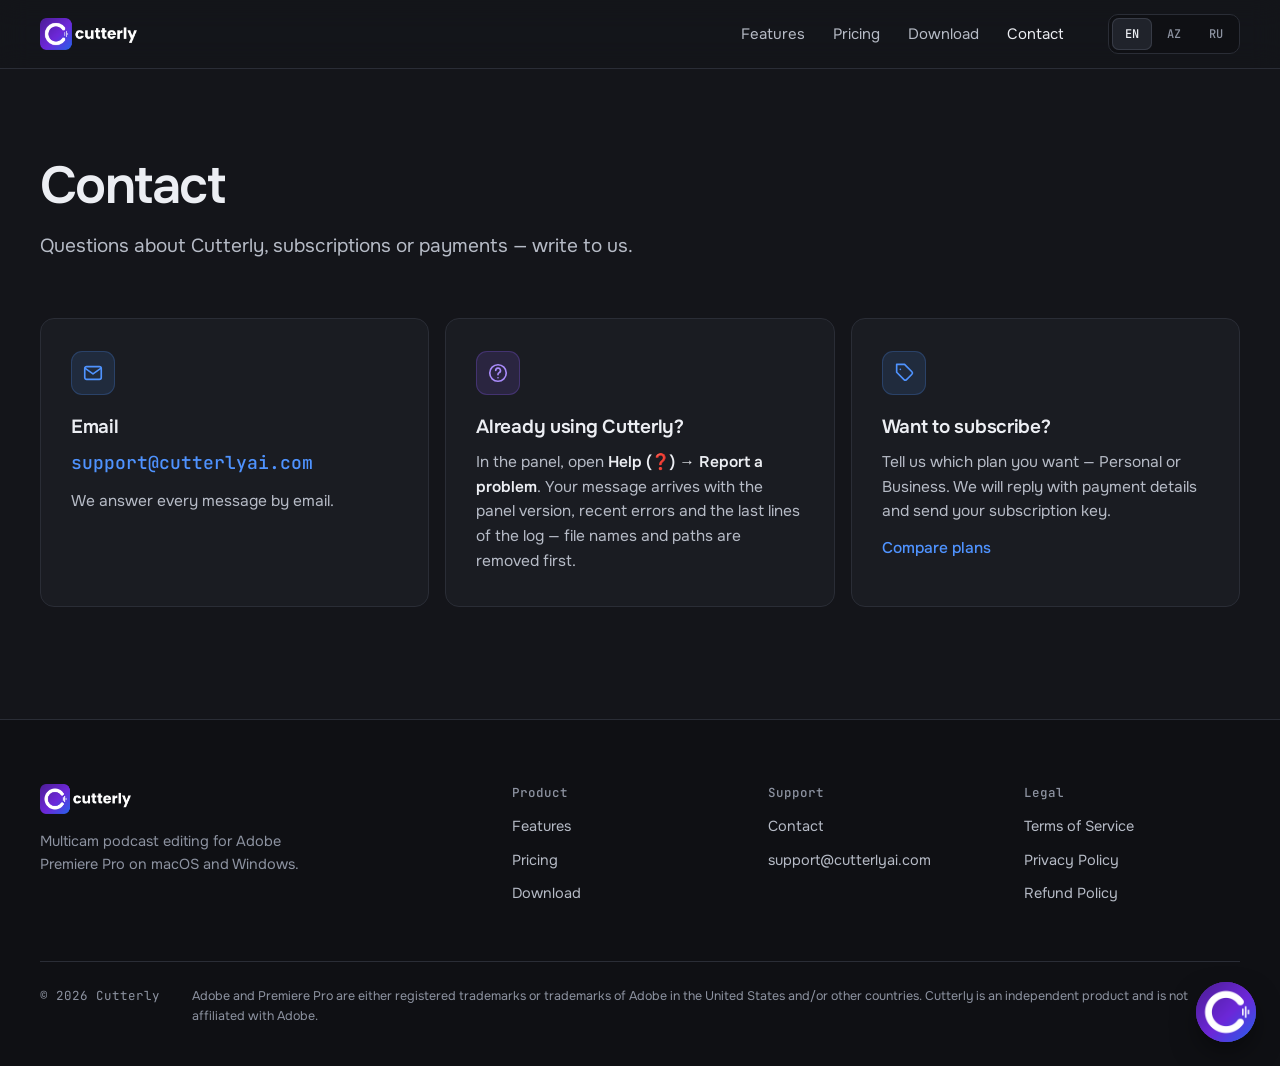
==== commit ecf889e2: "Site 1.0.10: Windows download (Cutterly-Setup.exe) next to macOS, install/SmartScreen/update/uninsta" ====
--- a/contact/index.html
+++ b/contact/index.html
@@ -70,7 +70,7 @@
     <div class="foot-grid">
       <div>
         <a class="brand" href="../"><img src="../assets/brand/cutterly-logo.png" alt="Cutterly" width="99" height="32"></a>
-        <p data-i18n="foot.tagline">Multicam podcast editing for Adobe Premiere Pro on macOS.</p>
+        <p data-i18n="foot.tagline">Multicam podcast editing for Adobe Premiere Pro on macOS and Windows.</p>
       </div>
       <div>
         <p class="foot-title" data-i18n="foot.product">Product</p>
@@ -97,9 +97,9 @@
   </div>
 </footer>
 
-<script src="../assets/config.js?v=1.0.8"></script>
-<script src="../assets/i18n.js?v=1.0.8"></script>
-<script src="../assets/site.js?v=1.0.8"></script>
-<script src="../assets/chat.js?v=1.0.8"></script>
+<script src="../assets/config.js?v=1.0.10"></script>
+<script src="../assets/i18n.js?v=1.0.10"></script>
+<script src="../assets/site.js?v=1.0.10"></script>
+<script src="../assets/chat.js?v=1.0.10"></script>
 </body>
 </html>
